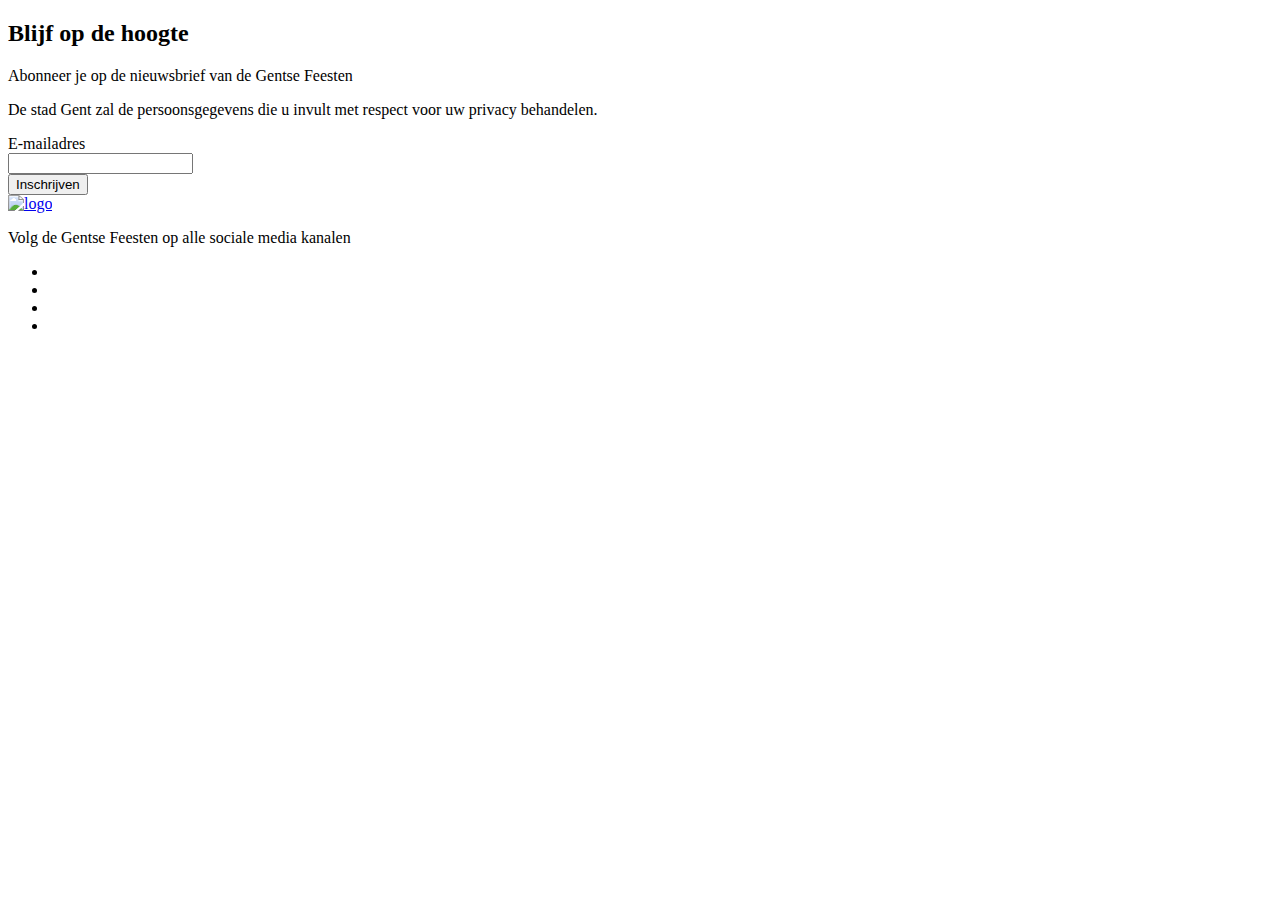
==== news.html @ 21316caa "added js" ====
<!DOCTYPE html>
<html lang="en">
<head>
    <meta charset="UTF-8">
    <meta http-equiv="X-UA-Compatible" content="IE=edge">
    <meta name="viewport" content="width=device-width, initial-scale=1.0">
    <title>Document</title>
    <base href="../">
    <link rel="stylesheet" href="app/static/css/main.css">

    <link rel="preconnect" href="https://fonts.googleapis.com">
<link rel="preconnect" href="https://fonts.gstatic.com" crossorigin>
<link href="https://fonts.googleapis.com/css2?family=Roboto:wght@100&display=swap" rel="stylesheet">
</head>
<body>
    <header></header>
    <main>

        <section class="container_Cards_News lay_out"></section>
        <section class="newsLetter lay_out ">
            <div class="newsletterText">
                <h2>Blijf op de hoogte</h2>
                <p>
                    Abonneer je op de nieuwsbrief van de Gentse Feesten
                </p>
                <p>
                    De stad Gent zal de persoonsgegevens die u invult met respect voor uw privacy behandelen.
                </p>
            </div>

            <div class="formEmail">
                <form>
                    <label for="Email">E-mailadres</label><br>
                    <input type="email" name="email" id="email" required><br>
                    <input type="button" value="Inschrijven">
                </form>

            </div>
        </section>
    </main>
    <footer>
        <div class="footer">
            <div class="logoFooter">
                <a href="index.html"><img src="app/static/img/Gentse-feesten-adapted-logo-with-date (1).svg" alt="logo"></a>
            </div>

            <div class="socialsContainer">
                <p>Volg de Gentse Feesten op alle sociale media kanalen</p>
                <div class="socialsFooter">
                    <ul>
                        <li class="socialCards twitter"><a href="https://www.twitter.com/GFGent"></a></li>
                        <li class="socialCards facebook"><a href="https://www.facebook.com/gentsefeesten"></a></li>
                        <li class="socialCards flickr"><a href="https://www.flickr.com/photos/stadgent"></a></li>
                        <li class="socialCards youtube"><a
                                href="https://www.youtube.com/channel/UCUn5Z0JK-sEbql4cVNdaH-Q"></a></li>
                    </ul>
                </div>
            </div>
        </div>

        <script src="app/static/js/main.js"></script>
        
    </footer>
    
</body>
</html>
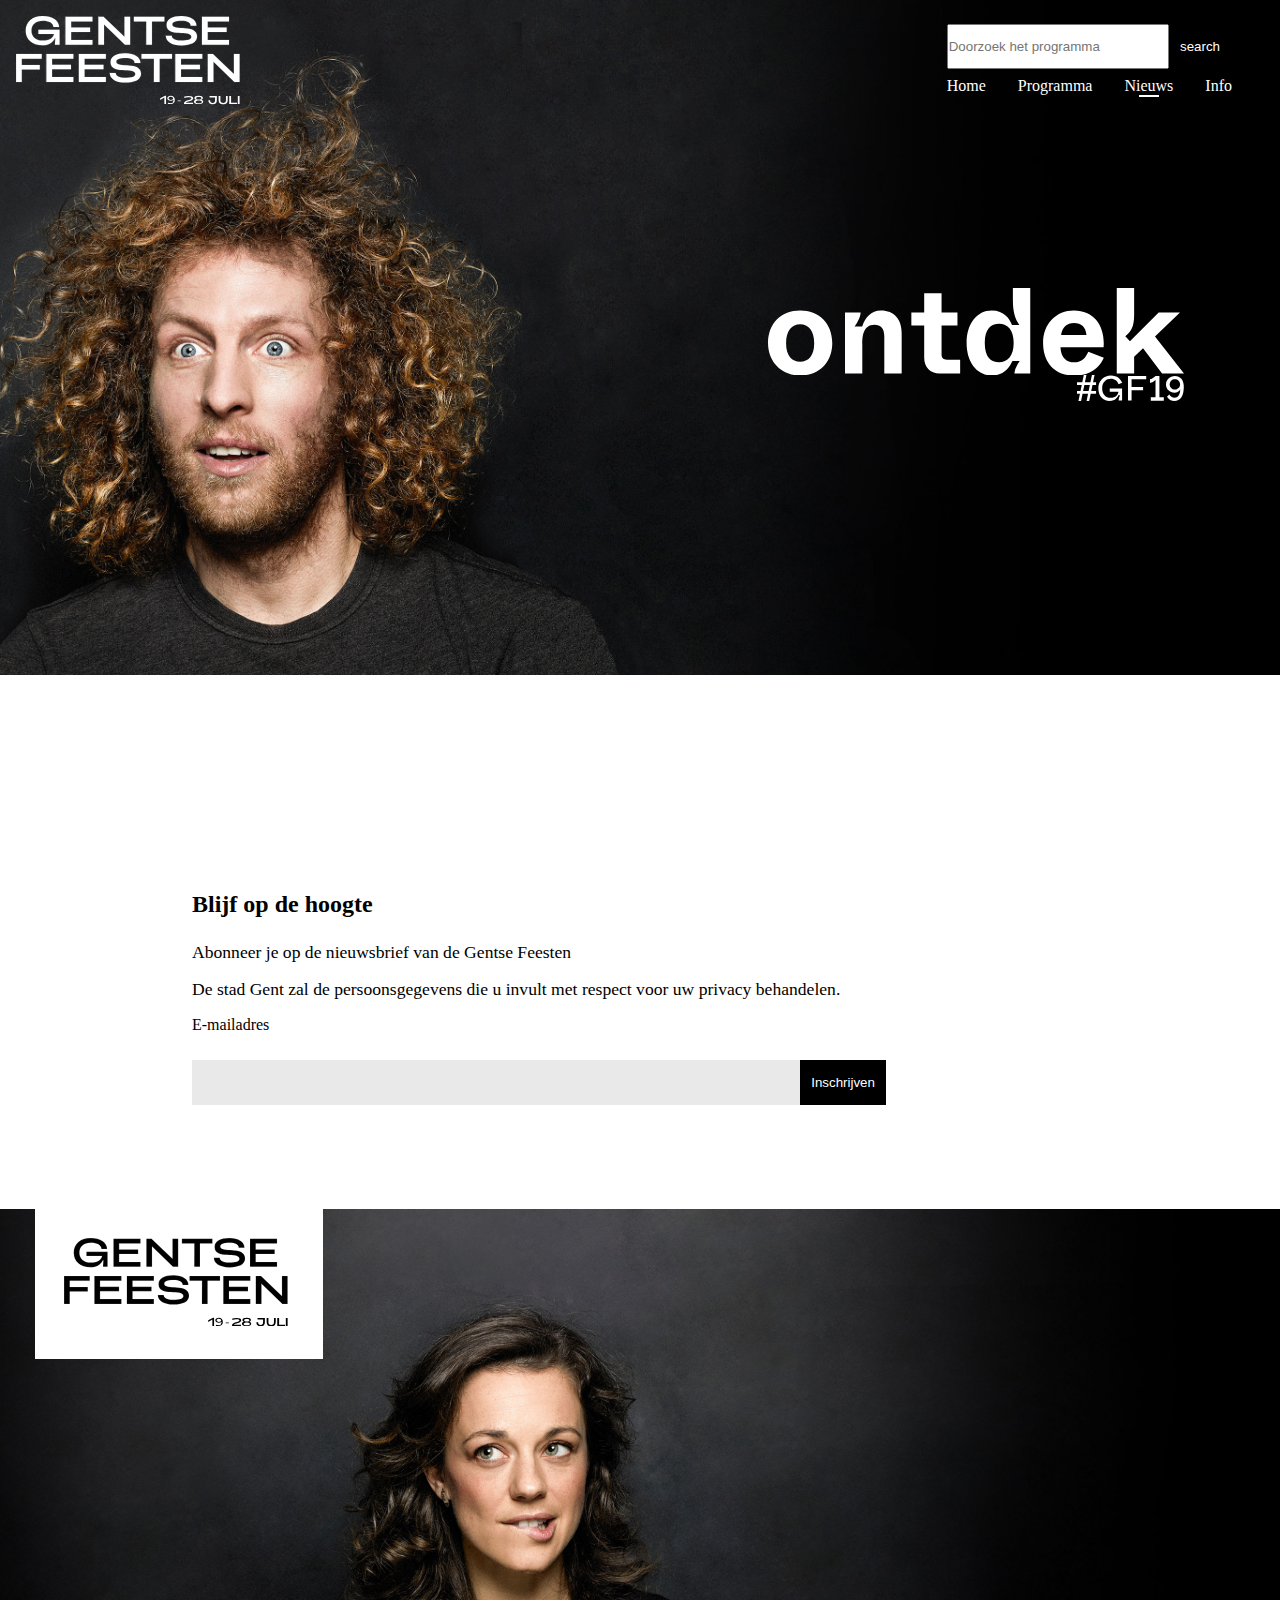
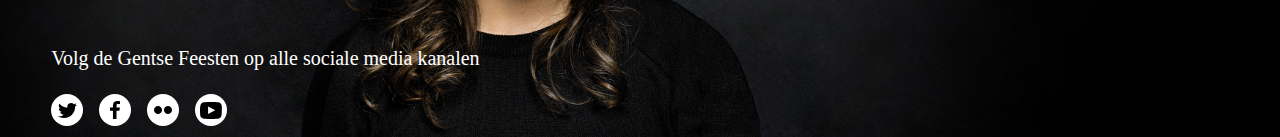
==== commit b8959de2: "fix last bugs" ====
--- a/news.html
+++ b/news.html
@@ -4,16 +4,152 @@
     <meta charset="UTF-8">
     <meta http-equiv="X-UA-Compatible" content="IE=edge">
     <meta name="viewport" content="width=device-width, initial-scale=1.0">
-    <title>Document</title>
+    <title>Nieuws | Gentse Feesten</title>
     <base href="../">
-    <link rel="stylesheet" href="app/static/css/main.css">
-
-    <link rel="preconnect" href="https://fonts.googleapis.com">
-<link rel="preconnect" href="https://fonts.gstatic.com" crossorigin>
-<link href="https://fonts.googleapis.com/css2?family=Roboto:wght@100&display=swap" rel="stylesheet">
+    
+    <link rel="stylesheet" href="static/css/main.css">
+    <link rel="stylesheet" href="static/css/programma.css">
+
+    <link rel="apple-touch-icon" sizes="180x180" href="static/img/favicons/apple-touch-icon.png">
+    <link rel="icon" type="image/png" sizes="32x32" href="static/img/favicons/favicon-32x32.png">
+    <link rel="icon" type="image/png" sizes="16x16" href="static/img/favicons/favicon-16x16.png">
+    <link rel="manifest" href="static/img/favicons/site.webmanifest">
+
 </head>
+
 <body>
-    <header></header>
+    <header>
+
+        <div class="headerImage headerImg">
+            <div class="logoNav"><a href="index.html">
+                <svg xmlns="http://www.w3.org/2000/svg" viewBox="0 0 414 164"><g fill="#FFF" fill-rule="nonzero"><g stroke="#FFF" stroke-linecap="round" stroke-linejoin="round" stroke-width=".26"><path d="M49.18.13c18 0 30 8.06 30.54 20.11H69.18c-.59-7.1-7.91-11.31-19.82-11.31-12.5 0-20.85 7-20.85 18.26 0 11.26 8.23 18.19 20.67 18.19 11.24 0 19.82-4.59 21.08-12.28H41.41v-7.69h39.12v27.66h-8.58l.74-12h-.67c-4.73 9.69-13.68 13.16-23.07 13.16-18.63 0-31-10.8-31-27.06C17.95 10.91 30.38.13 49.18.13zM91.45 1.31h49.91v8.8h-39.41v11.31H137v8.13h-35.05v14.64h39.41v8.87H91.45zM152.23 1.31h9.54l38.75 37.27V1.31h10.5v51.76h-9.61L162.74 15.8v37.27h-10.5V1.31zM240.81 10.11h-22.92v-8.8h56.42v8.8h-23v42.96h-10.5zM276.97 36.43h10.94c-.07 5.4 6.51 9 17.3 9 12.2 0 18.93-2.22 18.93-7.1 0-14-45.77 2.22-45.77-21.81 0-10.57 11.17-16.34 27.21-16.34 16.86 0 28 7.1 28 17.82h-10.69c0-5.47-6.51-9-17-9-10.72 0-16.86 2.22-16.86 6.66 0 13 45.7-2.07 45.7 22.26 0 10.8-11.46 16.42-29.06 16.42-17.6 0-28.85-7.33-28.7-17.91zM343.88 1.31h49.91v8.8h-39.41v11.31h35.05v8.13h-35.05v14.64h39.41v8.87h-49.91zM.13 70.11H47.6v8.8H10.63v11.68h33.35v8.13H10.63v23.15H.13zM56.18 70.11h49.91v8.8H66.68v11.31h35.05v8.13H66.68v14.64h39.41v8.87H56.18zM116.22 70.11h49.91v8.8h-39.41v11.31h35.05v8.13h-35.05v14.64h39.41v8.87h-49.91zM173.38 105.24h10.94c-.07 5.4 6.51 9 17.3 9 12.2 0 18.93-2.22 18.93-7.1 0-14-45.77 2.22-45.77-21.81 0-10.57 11.17-16.34 27.21-16.34 16.86 0 27.95 7.1 28 17.82H219.3c0-5.47-6.51-9-17-9-10.72 0-16.86 2.22-16.86 6.66 0 13 45.7-2.07 45.7 22.26 0 10.8-11.46 16.42-29.06 16.42-17.6 0-28.85-7.34-28.7-17.91zM254.94 78.91h-22.92v-8.8h56.42v8.8h-23v42.96h-10.5zM294.49 70.11h49.91v8.8h-39.41v11.31h35.05v8.13h-35.05v14.64h39.41v8.87h-49.91zM354.53 70.11h9.54l38.75 37.27V70.11h10.5v51.76h-9.61l-38.68-37.26v37.27h-10.5z"/></g><path d="M274.24 150.48l-7.68 4.75v-3.06l9-4.58h1.82v15.28h-3.1zM293.61 155.06c0 4.76-3.47 7.81-8.77 7.81a11 11 0 01-4.39-.85l.91-1.69a7.42 7.42 0 003.48.67 5.73 5.73 0 006.37-4.89 5.61 5.61 0 000-.71v-.68a6.81 6.81 0 01-5.3 2c-3.65 0-6.21-1.87-6.21-4.59 0-2.72 2.74-4.75 6.4-4.75 4.77.19 7.51 2.93 7.51 7.68zm-3.11-2.89c0-1.36-1.64-2.88-4.38-2.88-2.38 0-4 1.19-4 2.88s1.64 2.89 4.2 2.89c2.56 0 4.18-1.19 4.18-2.89zM304.58 156.42v1.36h-5.67v-1.36zM310.61 161.17c.18-5.6 13.7-5.6 13.7-8.66 0-1.7-1.64-2.37-5.66-2.37a19.14 19.14 0 00-7.5 1.35v-2.54a23.82 23.82 0 018-1.19c5.48 0 8.4 1.19 8.4 4.24 0 5.95-12.24 5.27-13.7 8.33h13.34v2.54h-16.58v-1.7zM346.06 158.46c0 2.71-3.29 4.41-8.59 4.41s-8.59-1.7-8.59-4.41c0-1.7 1.28-2.89 3.84-3.57-2-.68-2.92-1.7-2.92-3.23 0-2.54 3.1-4.07 7.86-4.07s7.85 1.53 7.85 4.07c0 1.53-1.09 2.55-3.1 3.23 2.19.68 3.65 1.87 3.65 3.57zm-2.56.34c0-1.7-2.19-2.72-5.66-2.72s-5.67 1-5.67 2.72c0 1.72 2 2.71 5.67 2.71s5.66-1.02 5.66-2.71zm-10.6-6.8c0 1.53 1.83 2.38 4.94 2.38 3.11 0 4.93-.85 4.93-2.38 0-1.53-2-2.37-4.93-2.37-2.93 0-4.94.85-4.94 2.37zM355.57 155.74h3.29c0 3.57 1.46 4.92 4.57 4.92 3.11 0 4.56-1.52 4.56-4.92v-5.09h-10.23v-2.72h13.52v7.64c0 5.6-3.1 7.47-7.85 7.47s-7.86-1.87-7.86-7.3zM374.57 154.89v-7h3.29v7.68c0 3.4 1.65 5.09 5.12 5.09s5.12-1.69 5.12-5.09v-7.64h3.29v7c0 6.28-3.11 8.32-8.41 8.32-5.3 0-8.41-1.91-8.41-8.36zM394.31 147.93h3.29v12.4h11v2.54h-14.42v-14.94zM410.03 147.93h3.29v14.94h-3.29z"/></g></svg>
+            </a></div>
+
+            <div class="navBigScreen">
+                <div class="search">
+                    <form>
+                        <label for="search">
+                            <input type="text" placeholder="Doorzoek het programma" name="search" id="search">
+                            <input type="button" value="search">
+
+                        </label>
+                    </form>
+                    
+                </div>
+                <ul>
+                    <li><a href="index.html">Home</a></li>
+                    <li><a href="evenementen/dag.html?day=19">Programma</a></li>
+                    <li class="active"><a href="news.html">Nieuws</a></li>
+                    <li><a href="index.html">Info</a></li>
+                </ul>
+
+            </div>
+
+            <button class="nav-toggle">
+                <svg xmlns="http://www.w3.org/2000/svg" viewBox="0 0 210 180">
+                    <g fill="#fff" fill-rule="nonzero">
+                        <path
+                            d="M195.282 75H61.718C53.593 75 47 81.72 47 90c0 8.28 6.595 15 14.718 15h133.564C203.407 105 210 98.28 210 90c0-8.28-6.593-15-14.718-15zM194.273 150H14.727C6.597 150 0 156.72 0 165c0 8.28 6.598 15 14.727 15h179.546c8.13 0 14.727-6.72 14.727-15 .001-8.28-6.597-15-14.727-15zM194.273 0H14.727C6.597 0 0 6.72 0 15c0 8.28 6.598 15 14.727 15h179.546C202.403 30 209 23.28 209 15c.001-8.28-6.597-15-14.727-15z" />
+                    </g>
+                </svg>
+
+            </button>
+        </div>
+
+        <ul class="nav">
+            <li><a href="index.html">home</a></li>
+            <li><a href="evenementen/search.html">Zoeken</a></li>
+            <li><a href="evenementen/dag.html?day=19"> Programma</a>
+                <button class="open">
+                    <svg version="1.1" xmlns="http://www.w3.org/2000/svg" width="32" height="32" viewBox="0 0 32 32">
+                        <title>chevron-down</title>
+                        <path
+                            d="M15.7 21.82l-8.26-8.26c-0.294-0.275-0.477-0.665-0.477-1.097 0-0.828 0.672-1.5 1.5-1.5 0.433 0 0.823 0.183 1.097 0.477l0.001 0.001 6.14 6.138 6.14-6.139c0.273-0.283 0.656-0.458 1.079-0.458 0.828 0 1.5 0.672 1.5 1.5 0 0.423-0.175 0.806-0.457 1.079l-8.26 8.26z">
+                        </path>
+                    </svg>
+                </button>
+                <ul class="daysNav">
+                    <li><a href="evenementen/dag.html?day=19">Vrijdag 19 juli</a></li>
+                    <li><a href="evenementen/dag.html?day=20">Zaterdag 20 juli</a></li>
+                    <li><a href="evenementen/dag.html?day=21">Zondag 21 juli</a></li>
+                    <li><a href="evenementen/dag.html?day=22">Maandag 22 juli</a></li>
+                    <li><a href="evenementen/dag.html?day=23">Dinsdag 23 juli</a></li>
+                    <li><a href="evenementen/dag.html?day=24">Woensdag 24 juli</a></li>
+                    <li><a href="evenementen/dag.html?day=25">Donderdag 25 juli</a></li>
+                    <li><a href="evenementen/dag.html?day=26">Vrijdag 26 juli</a></li>
+                    <li><a href="evenementen/dag.html?day=27">Zaterdag 27 juli</a></li>
+                    <li><a href="evenementen/dag.html?day=28">Zondag 28 juli</a></li>
+                </ul>
+            </li>
+            <li><a href="news.html">Nieuws</a></li>
+            <li><a href="index.html">Info</a></li>
+            <button class="close">
+                <svg version="1.1" xmlns="http://www.w3.org/2000/svg" width="32" height="32" viewBox="0 0 32 32">
+                    <title>cross</title>
+                    <path
+                        d="M18.121 16l6.44-6.439c0.272-0.272 0.439-0.647 0.439-1.061 0-0.829-0.672-1.5-1.5-1.5-0.414 0-0.789 0.168-1.061 0.439l-6.439 6.44-6.44-6.44c-0.267-0.246-0.624-0.397-1.017-0.397-0.829 0-1.501 0.672-1.501 1.501 0 0.393 0.151 0.751 0.399 1.019l-0.001-0.001 6.44 6.439-6.44 6.439c-0.261 0.27-0.422 0.637-0.422 1.043 0 0.828 0.672 1.5 1.5 1.5 0.405 0 0.772-0.16 1.042-0.421l-0 0 6.44-6.44 6.44 6.44c0.292 0.293 0.676 0.439 1.060 0.439s0.767-0.146 1.060-0.439c0.272-0.271 0.44-0.647 0.44-1.061s-0.168-0.79-0.44-1.061l-6.439-6.439z">
+                    </path>
+                </svg>
+            </button>
+        </ul>
+        </nav>
+
+        <!-- <div class="logo_gent"></div> -->
+        <div class="headerBottomNews">
+            <div class="ontdek">
+                <svg version="1.1" id="Layer_1" xmlns="http://www.w3.org/2000/svg"
+                    xmlns:xlink="http://www.w3.org/1999/xlink" x="0px" y="0px" viewBox="0 0 476.5 100.2"
+                    style="enable-background:new 0 0 476.5 100.2;" xml:space="preserve">
+                    <g id="Laag_2">
+                        <g id="Laag_1-2">
+                            <path class="st0"
+                                d="M0,63c0-22.4,15.4-37.1,36.8-37.1S73.6,40.6,73.6,63c0,22.8-15.4,37.2-36.8,37.2S0,84.6,0,63z M52.9,63.3
+                                c0-14.4-6.6-21.7-16.1-21.7s-16.1,7.3-16.1,21.7s6.6,21.1,16.1,21.1S52.9,77.7,52.9,63.3z"></path>
+                            <path class="st0" d="M88.2,28h17.9c-0.1,4.6-3.1,10.6-6.9,16.1h8.7c3.2-9.9,10.2-18.2,21.4-18.2c15.4,0,23.8,10.2,23.8,25.8V98
+                                h-19.9V55.4c0-9.2-4.3-13.2-11.2-13.2c-13.9,0-14,15.1-14,22.5V98H88.2V28z"></path>
+                            <path class="st0" d="M178.9,79.7V43.1h-14.7V28h14.7V6h19.9v22H217v15.1h-18.2V76c0,4.2,1.8,6.2,6.2,6.2h15.1V98h-23.4
+                                C185.4,98,178.9,90.6,178.9,79.7z"></path>
+                            <path class="st0"
+                                d="M227.5,63c0-22.1,11.8-37.1,28.8-37.1c14.4,0,20.2,9.4,23.2,16.5h8.4c-3.5-5.5-7.4-12-7.4-28.7V0h19.9v98
+                                h-18.1c0-4.9,3.2-10.2,6-14.3H280c-3.5,7-8.8,16.5-23.7,16.5C239.3,100.2,227.5,85.1,227.5,63z M281.4,63
+                                c0-14.8-6.7-22.1-16.7-22.1c-9.2,0-16.4,5.7-16.4,22.1s7.1,22.1,16.4,22.1C274.5,85.1,281.4,77.8,281.4,63z">
+                            </path>
+                            <path class="st0" d="M315.1,62.9c0-22,15.1-37,35.4-37c23.5,0,35.8,18.5,33.9,41.9H335c0.6,12.3,7.1,17.4,15.7,17.4
+                                c9,0,13.3-5.6,16.2-12.2l17.8,6.9c-3.9,9-12.7,20.4-34,20.4C329.1,100.2,315.1,85.8,315.1,62.9z M364.8,53.8
+                                c-0.8-8.7-5.8-13.6-14.3-13.6c-8,0-13.4,4.8-14.8,13.6H364.8z"></path>
+                            <path class="st0" d="M429.6,69l-10.2,9.8V98h-19.9V0h19.9v30.9c0,14-3.8,19.2-10.1,24.4l5.3,5.7l32.9-33h24.4l-28.6,27.7L476.5,98
+                                h-25.1L429.6,69z"></path>
+                        </g>
+                    </g>
+                </svg>
+
+                <svg class="gfSvgDag" width="107px" height="26px" viewBox="0 0 107 26" version="1.1"
+                    xmlns="http://www.w3.org/2000/svg" xmlns:xlink="http://www.w3.org/1999/xlink">
+                    <!-- Generator: Sketch 51.3 (57544) - http://www.bohemiancoding.com/sketch -->
+                    <title>gf-19</title>
+                    <desc>Created with Sketch.</desc>
+                    <defs></defs>
+                    <g id="Page-1" stroke="none" stroke-width="1" fill-rule="evenodd">
+                        <g id="gf-19">
+                            <path
+                                d="M1.43231,25.9355 L2.9512,18.6476 L0,18.6476 L0,16.099 L3.47443,16.099 L4.76746,9.88808 L0,9.88808 L0,7.33953 L5.2907,7.33953 L6.80959,0 L9.42953,0 L7.91064,7.33953 L13.4103,7.33953 L14.9291,0 L17.566,0 L16.0471,7.33953 L19.068,7.33953 L19.068,9.88808 L15.5239,9.88808 L14.2139,16.099 L19.068,16.099 L19.068,18.6476 L13.6888,18.6476 L12.1699,25.9355 L9.55187,25.9355 L11.0538,18.6476 L5.56926,18.6476 L4.05037,25.9355 L1.43231,25.9355 Z M6.09437,16.099 L11.5771,16.099 L12.887,9.88808 L7.38552,9.88808 L6.09437,16.099 Z"
+                                id="Shape" fill-rule="nonzero"></path>
+                            <path
+                                d="M21.3457,13.2455 C21.3457,5.71235 27.0317,0.491699 33.8977,0.491699 C40.2631,0.491699 43.8749,4.13565 45.1623,7.84967 L41.5147,9.28622 C40.2989,6.06273 38.0459,3.75023 33.8262,3.75023 C29.4276,3.75023 25.1721,6.97372 25.1721,13.2105 C25.1721,19.3071 28.6766,22.8109 33.6831,22.8109 C38.5108,22.8109 41.1929,19.5874 41.4074,16.6442 L32.7534,16.6442 L32.7534,13.4207 L45.0908,13.4207 L45.0908,25.5088 L41.622,25.5088 C41.622,23.6167 42.3372,21.6546 43.0167,20.2881 L41.3359,20.2881 C40.6565,22.1101 38.5108,25.9993 32.6461,25.9993 C26.0304,26.0012 21.3457,21.094 21.3457,13.2455 Z"
+                                id="Shape" fill-rule="nonzero"></path>
+                            <polygon id="Shape" fill-rule="nonzero"
+                                points="50.9912 0.980957 69.1934 0.980957 69.1934 4.20445 54.5673 4.20445 54.5673 11.9829 66.0822 11.9829 66.0822 15.1713 54.5673 15.1713 54.5673 25.5075 50.9912 25.5075">
+                            </polygon>
+                            <path
+                                d="M86.7979592,22.2228469 L86.7979592,25.6378418 L73.7933827,25.6378418 L73.7933827,22.2228469 L78.5191837,22.2228469 L78.5191837,4.76842857 C78.33521,5.04438913 78.0305081,5.34909102 77.6050689,5.68254337 C77.1796297,6.01599571 76.702455,6.33794488 76.1735306,6.64840051 C75.6446062,6.95885614 75.0984424,7.21756529 74.535023,7.42453571 C73.9716035,7.63150614 73.4599343,7.7349898 73,7.7349898 L73,4.2165102 C73.6209113,4.2165102 74.2533114,4.04978653 74.8972194,3.71633418 C75.5411274,3.38288184 76.1275348,3.01493994 76.6564592,2.61249745 C77.1853836,2.21005496 77.6223146,1.83636397 77.9672653,1.49141327 C78.312216,1.14646256 78.496187,0.950993427 78.5191837,0.905 L82.4171071,0.905 L82.4171071,22.2228469 L86.7979592,22.2228469 Z M89.0056327,9.45973469 C89.0056327,8.26390559 89.2355963,7.1485817 89.6955306,6.11372959 C90.1554649,5.07887748 90.7821159,4.1820191 91.5755026,3.42312755 C92.3688892,2.664236 93.3059912,2.06633042 94.3868367,1.62939286 C95.4676823,1.1924553 96.6289989,0.973989796 97.8708214,0.973989796 C99.2276275,0.973989796 100.457933,1.22120076 101.561776,1.7156301 C102.665618,2.21005944 103.60272,2.92294687 104.37311,3.85431378 C105.1435,4.78568068 105.741405,5.91825183 106.166844,7.25206122 C106.592284,8.58587061 106.805,10.1036309 106.805,11.8053878 C106.805,14.1510525 106.586534,16.2034784 106.149597,17.962727 C105.712659,19.7219756 105.086008,21.1994923 104.269625,22.3953214 C103.453242,23.5911505 102.470147,24.4880089 101.320311,25.0859235 C100.170476,25.683838 98.8941771,25.9827908 97.4913776,25.9827908 C95.9046043,25.9827908 94.4615822,25.620598 93.1622679,24.8962015 C91.8629535,24.1718051 90.8108697,23.1542157 90.0059847,21.8434031 L92.2481531,19.49775 C92.7770775,20.463612 93.5129613,21.2282412 94.4558265,21.7916607 C95.3986918,22.3550802 96.4220302,22.6367857 97.5258724,22.6367857 C99.250626,22.6367857 100.630408,21.9124001 101.66526,20.4636071 C102.700112,19.0148142 103.229029,16.9681374 103.252026,14.3235153 C102.769095,15.3583674 102.015963,16.1747385 100.99261,16.7726531 C99.9692559,17.3705676 98.8021902,17.6695204 97.4913776,17.6695204 C96.2955484,17.6695204 95.1802246,17.456804 94.1453724,17.0313648 C93.1105203,16.6059256 92.213662,16.0252673 91.4547704,15.2893724 C90.6958789,14.5534776 90.0979733,13.6853647 89.6610357,12.6850077 C89.2240982,11.6846506 89.0056327,10.6095704 89.0056327,9.45973469 Z M97.8363265,4.18201531 C97.1234284,4.18201531 96.4565337,4.31999352 95.8356224,4.59595408 C95.2147112,4.87191465 94.6685474,5.25135473 94.1971148,5.73428571 C93.7256822,6.2172167 93.3519912,6.77487864 93.0760306,7.40728827 C92.80007,8.03969789 92.6620918,8.71234167 92.6620918,9.4252398 C92.6620918,10.1381379 92.80007,10.8050326 93.0760306,11.4259439 C93.3519912,12.0468551 93.7256822,12.5930189 94.1971148,13.0644515 C94.6685474,13.5358842 95.2204603,13.9095752 95.8528699,14.1855357 C96.4852795,14.4614963 97.1579233,14.5994745 97.8708214,14.5994745 C98.5837196,14.5994745 99.2563633,14.4614963 99.888773,14.1855357 C100.521183,13.9095752 101.073095,13.5416333 101.544528,13.081699 C102.015961,12.6217647 102.389652,12.075601 102.665612,11.4431913 C102.941573,10.8107817 103.079551,10.1496361 103.079551,9.45973469 C103.079551,8.74683657 102.941573,8.0684437 102.665612,7.42453571 C102.389652,6.78062773 102.010212,6.2172167 101.527281,5.73428571 C101.04435,5.25135473 100.486688,4.87191465 99.8542781,4.59595408 C99.2218684,4.31999352 98.5492247,4.18201531 97.8363265,4.18201531 Z"
+                                id="19-copy"></path>
+                        </g>
+                    </g>
+                </svg>
+            </div>
+        </div>
+        
+    </header>
     <main>
 
         <section class="container_Cards_News lay_out"></section>
@@ -31,8 +167,10 @@
             <div class="formEmail">
                 <form>
                     <label for="Email">E-mailadres</label><br>
-                    <input type="email" name="email" id="email" required><br>
-                    <input type="button" value="Inschrijven">
+                    <div class="email">
+                        <input type="email" name="email" id="email" required><br>
+                        <input type="button" value="Inschrijven">
+                    </div>
                 </form>
 
             </div>
@@ -40,27 +178,30 @@
     </main>
     <footer>
         <div class="footer">
-            <div class="logoFooter">
-                <a href="index.html"><img src="app/static/img/Gentse-feesten-adapted-logo-with-date (1).svg" alt="logo"></a>
-            </div>
-
-            <div class="socialsContainer">
-                <p>Volg de Gentse Feesten op alle sociale media kanalen</p>
-                <div class="socialsFooter">
-                    <ul>
-                        <li class="socialCards twitter"><a href="https://www.twitter.com/GFGent"></a></li>
-                        <li class="socialCards facebook"><a href="https://www.facebook.com/gentsefeesten"></a></li>
-                        <li class="socialCards flickr"><a href="https://www.flickr.com/photos/stadgent"></a></li>
-                        <li class="socialCards youtube"><a
-                                href="https://www.youtube.com/channel/UCUn5Z0JK-sEbql4cVNdaH-Q"></a></li>
-                    </ul>
+            <div class="content">
+                <div class="logoFooter">
+                    <a href="index.html"><svg xmlns="http://www.w3.org/2000/svg" viewBox="0 0 414 164"><g fill="#000" fill-rule="nonzero"><g stroke="#FFF" stroke-linecap="round" stroke-linejoin="round" stroke-width=".26"><path d="M49.18.13c18 0 30 8.06 30.54 20.11H69.18c-.59-7.1-7.91-11.31-19.82-11.31-12.5 0-20.85 7-20.85 18.26 0 11.26 8.23 18.19 20.67 18.19 11.24 0 19.82-4.59 21.08-12.28H41.41v-7.69h39.12v27.66h-8.58l.74-12h-.67c-4.73 9.69-13.68 13.16-23.07 13.16-18.63 0-31-10.8-31-27.06C17.95 10.91 30.38.13 49.18.13zM91.45 1.31h49.91v8.8h-39.41v11.31H137v8.13h-35.05v14.64h39.41v8.87H91.45zM152.23 1.31h9.54l38.75 37.27V1.31h10.5v51.76h-9.61L162.74 15.8v37.27h-10.5V1.31zM240.81 10.11h-22.92v-8.8h56.42v8.8h-23v42.96h-10.5zM276.97 36.43h10.94c-.07 5.4 6.51 9 17.3 9 12.2 0 18.93-2.22 18.93-7.1 0-14-45.77 2.22-45.77-21.81 0-10.57 11.17-16.34 27.21-16.34 16.86 0 28 7.1 28 17.82h-10.69c0-5.47-6.51-9-17-9-10.72 0-16.86 2.22-16.86 6.66 0 13 45.7-2.07 45.7 22.26 0 10.8-11.46 16.42-29.06 16.42-17.6 0-28.85-7.33-28.7-17.91zM343.88 1.31h49.91v8.8h-39.41v11.31h35.05v8.13h-35.05v14.64h39.41v8.87h-49.91zM.13 70.11H47.6v8.8H10.63v11.68h33.35v8.13H10.63v23.15H.13zM56.18 70.11h49.91v8.8H66.68v11.31h35.05v8.13H66.68v14.64h39.41v8.87H56.18zM116.22 70.11h49.91v8.8h-39.41v11.31h35.05v8.13h-35.05v14.64h39.41v8.87h-49.91zM173.38 105.24h10.94c-.07 5.4 6.51 9 17.3 9 12.2 0 18.93-2.22 18.93-7.1 0-14-45.77 2.22-45.77-21.81 0-10.57 11.17-16.34 27.21-16.34 16.86 0 27.95 7.1 28 17.82H219.3c0-5.47-6.51-9-17-9-10.72 0-16.86 2.22-16.86 6.66 0 13 45.7-2.07 45.7 22.26 0 10.8-11.46 16.42-29.06 16.42-17.6 0-28.85-7.34-28.7-17.91zM254.94 78.91h-22.92v-8.8h56.42v8.8h-23v42.96h-10.5zM294.49 70.11h49.91v8.8h-39.41v11.31h35.05v8.13h-35.05v14.64h39.41v8.87h-49.91zM354.53 70.11h9.54l38.75 37.27V70.11h10.5v51.76h-9.61l-38.68-37.26v37.27h-10.5z"/></g><path d="M274.24 150.48l-7.68 4.75v-3.06l9-4.58h1.82v15.28h-3.1zM293.61 155.06c0 4.76-3.47 7.81-8.77 7.81a11 11 0 01-4.39-.85l.91-1.69a7.42 7.42 0 003.48.67 5.73 5.73 0 006.37-4.89 5.61 5.61 0 000-.71v-.68a6.81 6.81 0 01-5.3 2c-3.65 0-6.21-1.87-6.21-4.59 0-2.72 2.74-4.75 6.4-4.75 4.77.19 7.51 2.93 7.51 7.68zm-3.11-2.89c0-1.36-1.64-2.88-4.38-2.88-2.38 0-4 1.19-4 2.88s1.64 2.89 4.2 2.89c2.56 0 4.18-1.19 4.18-2.89zM304.58 156.42v1.36h-5.67v-1.36zM310.61 161.17c.18-5.6 13.7-5.6 13.7-8.66 0-1.7-1.64-2.37-5.66-2.37a19.14 19.14 0 00-7.5 1.35v-2.54a23.82 23.82 0 018-1.19c5.48 0 8.4 1.19 8.4 4.24 0 5.95-12.24 5.27-13.7 8.33h13.34v2.54h-16.58v-1.7zM346.06 158.46c0 2.71-3.29 4.41-8.59 4.41s-8.59-1.7-8.59-4.41c0-1.7 1.28-2.89 3.84-3.57-2-.68-2.92-1.7-2.92-3.23 0-2.54 3.1-4.07 7.86-4.07s7.85 1.53 7.85 4.07c0 1.53-1.09 2.55-3.1 3.23 2.19.68 3.65 1.87 3.65 3.57zm-2.56.34c0-1.7-2.19-2.72-5.66-2.72s-5.67 1-5.67 2.72c0 1.72 2 2.71 5.67 2.71s5.66-1.02 5.66-2.71zm-10.6-6.8c0 1.53 1.83 2.38 4.94 2.38 3.11 0 4.93-.85 4.93-2.38 0-1.53-2-2.37-4.93-2.37-2.93 0-4.94.85-4.94 2.37zM355.57 155.74h3.29c0 3.57 1.46 4.92 4.57 4.92 3.11 0 4.56-1.52 4.56-4.92v-5.09h-10.23v-2.72h13.52v7.64c0 5.6-3.1 7.47-7.85 7.47s-7.86-1.87-7.86-7.3zM374.57 154.89v-7h3.29v7.68c0 3.4 1.65 5.09 5.12 5.09s5.12-1.69 5.12-5.09v-7.64h3.29v7c0 6.28-3.11 8.32-8.41 8.32-5.3 0-8.41-1.91-8.41-8.36zM394.31 147.93h3.29v12.4h11v2.54h-14.42v-14.94zM410.03 147.93h3.29v14.94h-3.29z"/></g></svg></a>
                 </div>
+                <div class="socialsContainer">
+                    <p>Volg de Gentse Feesten op alle sociale media kanalen</p>
+                    <div class="socialsFooter">
+                        <ul>
+                            <li class="socialCards twitter"><a href="https://www.twitter.com/GFGent"></a></li>
+                            <li class="socialCards facebook"><a href="https://www.facebook.com/gentsefeesten"></a></li>
+                            <li class="socialCards flickr"><a href="https://www.flickr.com/photos/stadgent"></a></li>
+                            <li class="socialCards youtube"><a
+                                    href="https://www.youtube.com/channel/UCUn5Z0JK-sEbql4cVNdaH-Q"></a></li>
+                        </ul>
+                    </div>
+                </div>
             </div>
         </div>
-
-        <script src="app/static/js/main.js"></script>
-        
     </footer>
+
+    <script src="static/js/home.js"></script>
+    <script src="static/js/news.js"></script>
+
     
 </body>
-</html>+</html>
+
--- a/static/css/main.css
+++ b/static/css/main.css
@@ -0,0 +1,1239 @@
+@font-face {
+    font-family: "raleway";
+    src: url('fonts/raleway-medium-webfont.woff') format('woff'),
+        url('fonts/raleway-medium-webfont.woff2') format('woff2');
+    font-weight: normal;
+    font-style: normal;
+}
+
+
+
+* {
+    margin: 0;
+    padding: 0;
+    box-sizing: border-box;
+}
+
+.lay_out {
+    width: 100%;
+    max-width: 60rem;
+    margin: 0 auto;
+    padding: 1.5rem 2rem;
+}
+
+body {
+    font-family: 'raleway';
+    font-weight: 400;
+}
+
+li {
+    list-style: none;
+}
+
+/* begin header */
+
+header {
+    position: relative;
+
+}
+
+/* 
+@media screen and (min-width: 80rem) {
+    .headerContent {
+        position: relative;
+        max-width: 80rem;
+        margin: 0 auto;
+        padding: 0 1.2rem;
+    }
+} */
+
+
+.headerImg {
+    height: 14vh;
+    position: relative;
+}
+
+.headerImage {
+    background-color: #000;
+}
+
+@media screen and (min-width: 80rem) {
+    .headerImg {
+        height: 75vh;
+        background-size: cover !important;
+        background-position: center !important;
+        background-position: 65% !important;
+    }
+
+}
+
+@media screen and (min-width: 80rem) {
+    .nav-toggle {
+        display: none;
+    }
+
+}
+
+.nav-toggle svg {
+    width: 2rem;
+    position: absolute;
+    right: 2rem;
+    top: 2rem;
+}
+
+.navBigScreen {
+    position: absolute;
+    right: 1rem;
+    top: 1rem;
+    display: none;
+}
+
+
+@media screen and (min-width: 80rem) {
+    .navBigScreen {
+        display: block;
+    }
+}
+
+.navBigScreen ul {
+    display: flex;
+    gap: 2rem;
+    justify-content: flex-end;
+    margin-right: 2rem;
+}
+
+.navBigScreen a {
+    color: #fff;
+    text-decoration: none;
+}
+
+
+.active::after {
+    display: block;
+    content: '';
+    margin: 0 auto;
+    height: 2px;
+    background: #fff;
+    width: 20px;
+
+}
+
+
+.navBigScreen li:hover::after {
+    display: block;
+    content: '';
+    margin: 0 auto;
+    height: 2px;
+    background: #fff;
+    width: 20px;
+
+}
+
+.close {
+    background-color: #000;
+    border: none;
+    position: absolute;
+    top: 1rem;
+    right: 3rem;
+}
+
+.close :hover {
+    transform: rotate(220deg)
+}
+
+button svg {
+    fill: #fff;
+}
+
+button.open {
+    border: none;
+    background-color: #000;
+    margin-top: -2rem;
+}
+
+.daysNav {
+    display: none;
+}
+
+.openDaysNav {
+    display: block !important;
+}
+
+.logoNav {
+    width: 9rem;
+    position: absolute;
+    top: 1rem;
+    left: 1rem;
+}
+
+@media screen and (min-width: 64rem) {
+    .logoNav {
+        width: 14rem;
+    }
+}
+
+
+.logo_gent {
+    background: url(../img/icons/selectionofoptimisedicons/gf-19.svg) 40% center no-repeat;
+    height: 5rem;
+}
+
+.ontdek {
+    display: flex;
+    flex-direction: column;
+    margin-top: 1rem;
+}
+
+@media screen and (min-width: 80rem) {
+    .ontdek {
+        align-items: center;
+        flex-direction: row;
+        justify-content: flex-end;
+        margin-right: 1rem;
+    }
+
+}
+
+
+.headerBottom svg {
+    fill: #000;
+    margin-left: 1rem;
+}
+
+svg#Layer_1 {
+    display: block;
+    width: 13rem;
+}
+
+@media screen and (min-width: 80rem) {
+
+    .gfSvg {
+        transform: rotate(270deg);
+
+        margin-right: -2rem;
+    }
+
+}
+
+
+@media screen and (min-width: 80rem) {
+    .headerBottom svg {
+        fill: #fff;
+    }
+}
+
+
+.days li {
+    background-color: #000;
+    color: #fff;
+    padding: 1rem;
+    list-style: none;
+    width: 20%;
+    text-align: center;
+}
+
+.days li:hover {
+    background-color: #fff;
+    color: #000;
+}
+
+
+
+@media screen and (min-width: 48rem) {
+    .days li {
+        width: 10%;
+    }
+
+}
+
+@media screen and (min-width: 80rem) {
+    .days li {
+        width: 20%;
+        background-color: #fff;
+        color: #000;
+    }
+
+}
+
+@media screen and (min-width: 80rem) {
+    .days li:hover {
+        background-color: #000;
+        color: #fff;
+    }
+
+}
+
+.days a {
+    color: inherit;
+    text-decoration: none;
+}
+
+.days {
+    display: flex;
+    flex-wrap: wrap;
+    margin-top: 1rem;
+}
+
+@media screen and (min-width: 80rem) {
+    .days {
+        margin-top: 3rem;
+    }
+}
+
+@media screen and (min-width: 80rem) {
+    .headerBottom {
+        position: absolute;
+        bottom: 6rem;
+        right: 0rem
+    }
+
+}
+
+.day_short {
+    font-weight: 700;
+    font-size: 1.1rem;
+}
+
+
+.day_long {
+    font-size: 0.8rem;
+}
+
+ul.nav {
+    position: absolute;
+    left: -100%;
+    width: 100%;
+    height: 100vh;
+    background-color: #000;
+}
+
+ul.nav.show {
+    left: 0;
+    top: 0;
+    z-index: 1;
+    position: fixed;
+    /* position: sticky; */
+}
+
+ul.nav li {
+
+    padding: 1rem;
+
+    margin-left: 5rem;
+}
+
+ul.nav a {
+    color: #fff;
+    text-decoration: none;
+}
+
+.nav a:hover {
+    border-bottom: 2px solid #fff;
+}
+
+
+
+
+/* end header */
+
+
+
+
+
+/* begin footer */
+
+footer {
+    margin-top: 5rem;
+}
+
+.footer {
+    height: 22rem;
+    background: url(../img/Gentse-feesten-01.jpg) 40% center no-repeat;
+    background-size: cover;
+}
+
+@media screen and (min-width: 75rem) {
+    .footer {
+        height: 33rem;
+    }
+
+}
+
+.content {
+    position: relative;
+    max-width: 80rem;
+    margin: 0 auto;
+    padding: 0 1.2rem;
+}
+
+
+.logoFooter {
+    background-color: #fff;
+    width: 12rem;
+    max-width: 100%;
+    margin: 1rem;
+    padding: 1.8rem;
+}
+
+@media screen and (min-width: 48rem) {
+    .logoFooter {
+        width: 18rem;
+    }
+}
+
+.logoFooter svg {
+    width: 9rem;
+
+}
+
+@media screen and (min-width: 48rem) {
+    .logoFooter svg {
+        width: 14rem;
+    }
+}
+
+
+.socialsContainer {
+    margin-top: 7rem;
+    margin-left: 2rem;
+}
+
+@media screen and (min-width: 75rem) {
+    .socialsContainer {
+        margin-top: 18rem;
+    }
+}
+
+.socialsContainer p {
+    color: #fff;
+    margin-bottom: 1.5rem;
+    font-size: 1.25rem;
+}
+
+.socialsFooter ul {
+    display: flex;
+    justify-content: flex-start;
+
+}
+
+.socialsFooter li {
+    margin-right: 1rem;
+    list-style: none;
+}
+
+
+.socialCards {
+    width: 2rem;
+    height: 2rem;
+    border-radius: 50%;
+}
+
+
+.twitter {
+    background: url(../img/icons/twitter.svg) #fff 10% no-repeat;
+}
+
+.facebook {
+    background: url(../img/icons/facebook.svg) #fff 10% no-repeat;
+
+}
+
+.flickr {
+    background: url(../img/icons/flickr.svg) #fff 10% no-repeat;
+
+}
+
+.youtube {
+    background: url(../img/icons/youtube.svg) #fff 10% no-repeat;
+}
+
+
+/* begin index-pagina */
+
+
+/* cards index-pagina */
+
+.cards {
+    position: relative;
+    margin-bottom: 10rem;
+    padding-left: 1rem;
+}
+
+.cards a {
+    color: #000;
+}
+
+.cards h2 {
+    font-size: 1.2rem;
+    padding-bottom: 1rem;
+    padding-top: 1.3rem;
+    width: 100%;
+}
+
+.cards img {
+    width: 100%;
+    height: 100%;
+}
+
+.cards_activitiesRaster ul {
+    display: flex;
+    flex-wrap: wrap;
+    width: calc(100% + 1rem);
+}
+
+.cards_activitiesRaster li {
+    flex-shrink: 1;
+    flex-basis: 100%;
+}
+
+
+@media screen and (min-width: 50rem) {
+    .cards_activitiesRaster li {
+
+        flex-basis: calc(100%/2 - 1rem);
+        max-width: calc(100%/2 - 1rem);
+    }
+}
+
+@media screen and (min-width: 64rem) {
+    .cards_activitiesRaster li {
+
+        flex-basis: calc(100%/3 - 1rem);
+
+        max-width: calc(100%/3 - 1rem);
+    }
+}
+
+.cards .innerContent {
+    display: flex;
+    flex-direction: column;
+    justify-content: flex-end;
+    align-items: center;
+    position: absolute;
+    left: 2rem;
+    bottom: -7rem;
+}
+
+.cards .innerContent .date {
+    display: flex;
+    gap: 1rem;
+    padding: 1rem;
+    background-color: #000;
+}
+
+.cards .innerContent .date p {
+    color: #fff;
+    font-size: 1.1rem
+}
+
+.cards .innerContent .date h2 {
+    font-size: 1.2rem;
+}
+
+.cardsToggle {
+    background-color: #000;
+    padding: 1rem;
+    margin-bottom: 2rem;
+}
+
+.cardsToggle:hover {
+    background-color: #e9e9e9;
+    transition: all 0.4s ease;
+}
+
+.cardsToggle img {
+    height: 0rem;
+}
+
+.cardsToggle .innerContent {
+    display: flex;
+    gap: 2rem;
+    justify-content: space-between;
+    align-items: center;
+}
+
+.cardsToggle a {
+    color: #fff;
+    text-decoration: none;
+}
+
+.cardsToggle a:hover {
+    color: #000;
+    transition: all 0.4s ease;
+}
+
+.imageIndexHtml {
+
+    margin-top: 8rem;
+}
+
+.imageIndexHtml .imageBig {
+    background: url(../img/48373160327_ee6c7fba94_k.jpg) 40% center no-repeat;
+    height: 25rem;
+}
+
+/* cards news */
+.container_News img {
+    width: 100%;
+}
+
+
+.cards__News {
+    margin-bottom: 2rem;
+}
+
+
+@media (min-width: 64rem) {
+    .cards__News {
+        display: flex;
+    }
+}
+
+.cards__News a {
+    color: #000;
+    text-decoration: none;
+}
+
+.cards__News h3 {
+    font-size: 1.5rem;
+    padding: 1rem 0rem;
+}
+
+.img_news p {
+    position: absolute;
+    bottom: 0rem;
+    left: 0rem;
+    background-color: #fff;
+    padding: 1.2rem;
+    font-weight: 600;
+    font-size: 1.1rem;
+}
+
+@media (min-width: 64rem) {
+    .img_news p {
+        transform: rotate(270deg) translateX(50%);
+        top: 50%;
+        padding: 1rem 2rem;
+        left: -20px;
+        bottom: auto;
+    }
+
+}
+
+
+
+.img_news {
+    position: relative;
+}
+
+.img_news img {
+    width: 100%;
+}
+
+.img_date p {
+    padding-bottom: 2rem;
+}
+
+.text_news {
+    width: 100%;
+}
+
+
+@media (min-width: 64rem) {
+    .text_news {
+        padding-left: 3rem;
+    }
+}
+
+.arrow_right {
+    background: url(../img/icons/arrow-right.svg) no-repeat;
+    width: 22px;
+    height: 20px;
+    background-size: cover;
+    margin-top: 1rem;
+}
+
+.link_News {
+    border: 2px solid #000;
+    text-align: center;
+    font-size: 1.1rem;
+    max-width: 21.25rem;
+    margin-left: 0;
+}
+
+.link_News:hover {
+    background-color: #000;
+    color: #fff;
+    transition: all 0.4s ease;
+}
+
+
+/* newsletter index-pagina */
+
+section.newsLetter {
+    margin-top: 8rem;
+}
+
+.newsletterText h2 {
+    font-size: 1.5rem;
+    padding: 1rem 0rem;
+}
+
+.newsletterText p {
+    font-size: 1.1rem;
+    padding: 0.5rem 0rem;
+}
+
+label {
+    padding: 0.5rem 0rem;
+}
+
+@media screen and (min-width: 36rem) {
+    .email {
+        display: flex;
+        /* margin-top: 1rem; */
+    }
+}
+
+input#email {
+    padding: 0.3rem;
+    background-color: #E9E9E9;
+    border: none;
+    height: 2.8rem;
+    width: 100%;
+    max-width: 38rem;
+}
+
+
+input[type="button"] {
+    background-color: #000;
+    color: #fff;
+    padding: 0.7rem;
+    height: 2.8rem;
+    border: none;
+    margin-top: 1rem;
+}
+
+@media screen and (min-width: 36rem) {
+    input[type="button"] {
+        margin-top: 0rem;
+    }
+}
+
+input[type="button"]:hover {
+    background-color: #fff;
+    color: #000;
+    border: 3px solid #000;
+    transition: all 0.4s ease;
+
+}
+
+
+
+/* search pagina */
+
+
+.search label {
+    display: flex;
+}
+
+input#search {
+    height: 2.8rem;
+    width: 70%;
+    padding: 0rem;
+}
+
+input#valueSearch {
+    height: 2.8rem;
+    width: 50%;
+    max-width: 50rem;
+    padding: 0.5rem;
+}
+
+section.search.lay_out #btnSearch {
+    margin-left: -1rem;
+}
+
+
+.category_links {
+    background: #000;
+    word-break: break-word;
+    font-weight: 700;
+    width: 100%;
+    padding: 1rem;
+    font-size: 1.25rem;
+}
+
+.category_links a {
+    color: #fff;
+    text-decoration: none;
+}
+
+.category_links a:hover {
+    border-bottom: 2px solid #fff;
+
+}
+
+.category_links li {
+    margin-bottom: 1rem;
+}
+
+
+/* detail.html */
+
+.detail_page img {
+    width: 100%;
+    margin-bottom: 1rem;
+    object-fit: contain;
+}
+
+@media (min-width: 48rem) {
+    .detail_page img {
+        width: 48%;
+    }
+}
+
+
+
+.detail_page h1 {
+    font-size: 1.8rem;
+    margin-bottom: 1rem;
+}
+
+@media (min-width: 48rem) {
+    .detail_page h1 {
+        font-size: 2.5rem;
+    }
+}
+
+@media (min-width: 80rem) {
+    .detail_page h1 {
+        font-size: 3rem;
+    }
+}
+
+
+.detail_page h3 {
+    margin-bottom: 1rem;
+    font-size: 1.4rem;
+    font-weight: 700;
+}
+
+@media (min-width: 48rem) {
+    .detail_page h3 {
+        font-size: 1.6rem;
+
+    }
+}
+
+@media (min-width: 80rem) {
+    .detail_page h3 {
+        font-size: 1.8rem;
+
+    }
+}
+
+.detail_page p {
+    font-size: 1.1rem;
+    line-height: 1.75;
+}
+
+@media (min-width: 48rem) {
+    .detailActivity {
+        display: flex;
+        gap: 2rem;
+    }
+}
+
+@media (min-width: 48rem) {
+    .detailContent {
+        width: 52%;
+    }
+}
+
+.detailContent {
+    width: 100%;
+}
+
+.links {
+    display: flex;
+    margin-top: 1.5rem;
+}
+
+.label {
+    width: 40%;
+    flex-shrink: 0;
+    font-weight: bold;
+}
+
+.item {
+    margin-bottom: 0.5rem;
+}
+
+.item a:hover {
+    text-shadow: #e9e9e9;
+}
+
+.item a {
+    color: #000;
+}
+
+.events_organization h2 {
+    margin-bottom: 1rem;
+}
+
+.cards_events li {
+    background: #000;
+    color: #fff;
+    padding: 1.5rem;
+    margin-bottom: 2rem;
+}
+
+.cards_events li:hover {
+    background: #e9e9e9;
+    color: #000;
+    transition: all 0.4s ease;
+}
+
+.cards_events a {
+    color: #fff;
+    text-decoration: none;
+    display: flex;
+    flex-direction: row;
+    gap: 1rem;
+    flex-wrap: wrap;
+    justify-content: space-between;
+}
+
+.cards_events a:hover {
+    color: #000;
+    transition: all 0.4s ease;
+}
+
+.cards_events p {
+    padding-bottom: 0.8rem;
+}
+
+.cards_events h3 {
+    padding-bottom: 0.8rem;
+}
+
+/* detail newsitems */
+
+.newsItem .date p {
+    font-size: 1.25rem;
+}
+
+@media (min-width: 48rem) {
+    .newsItem .date p {
+        font-size: 2.25rem;
+    }
+}
+
+.newsItem h1 {
+    font-size: 1.8rem;
+    margin: 2rem 0 1rem 0;
+}
+
+@media (min-width: 48rem) {
+    .newsItem h1 {
+        font-size: 2.5rem;
+    }
+}
+
+@media (min-width: 80rem) {
+    .newsItem h1 {
+        font-size: 3rem;
+    }
+}
+
+.goToNewsPage a {
+    display: flex;
+    gap: 1rem;
+    color: #000;
+    text-decoration: none;
+}
+
+.goToNewsPage {
+    margin-bottom: 1rem;
+}
+
+.newsItem img {
+    width: 100%;
+    margin-bottom: 2rem;
+}
+
+.newsItem p {
+    font-size: 1.1rem;
+}
+
+
+/* buttons switch raster to list */
+
+.buttons_switch ul {
+    display: flex;
+    gap: 1rem;
+    justify-content: flex-end;
+}
+
+/* .list {
+    background: url(../img/icons/selectionofoptimisedicons/grid\ optimised.svg) 40% center no-repeat;
+    height: 2rem;
+    width: 2rem;
+
+}
+
+.raster {
+    background: url(../img/icons/selectionofoptimisedicons/grid-optimised.svg) 40% center no-repeat;
+    height: 2rem;
+    width: 2rem;
+} */
+
+button.activeButton {
+    background-color: #000 !important;
+    padding: 0.5rem !important;
+    border: 1px solid #000 !important;
+
+}
+
+button.raster {
+    border: 1px solid #000;
+    padding: 0.5rem;
+    background-color: #fff;
+}
+
+button.list {
+    border: 1px solid #000;
+    padding: 0.5rem;
+    background-color: #fff;
+}
+
+button.list:hover {
+    background-color: #000;
+}
+
+button.list svg {
+    fill: #000;
+}
+
+button.list svg:hover {
+    fill: #fff;
+}
+
+
+/* .list {
+    background: url(../img/icons/selectionofoptimisedicons/grid\ optimised.svg) 40% center no-repeat;
+    height: 2rem;
+    width: 2rem;
+} */
+
+.cardsToggle {
+    background-color: #000;
+    padding: 1rem;
+    margin-bottom: 2rem;
+}
+
+.cardsToggle:hover {
+    background-color: #e9e9e9;
+    transition: all 0.4s ease;
+}
+
+.cardsToggle img {
+    height: 0rem;
+}
+
+.cardsToggle .innerContent {
+    display: flex;
+    gap: 2rem;
+    justify-content: space-between;
+    align-items: flex-start;
+    flex-direction: column;
+}
+
+@media (min-width: 48rem) {
+    .cardsToggle .innerContent {
+        display: flex;
+        gap: 2rem;
+        justify-content: space-between;
+        align-items: center;
+        flex-direction: row;
+    }
+}
+
+
+.cardsToggle a {
+    color: #fff;
+    text-decoration: none;
+}
+
+.cardsToggle a:hover {
+    color: #000;
+    transition: all 0.4s ease;
+}
+
+.randomActivity {
+    display: flex;
+    flex-wrap: wrap;
+    width: calc(100% + 1rem);
+}
+
+.randomActivity .cards {
+    flex-shrink: 1;
+    flex-basis: 100%;
+}
+
+@media screen and (min-width: 50rem) {
+    .randomActivity .cards {
+
+        flex-basis: calc(100%/2 - 1rem);
+        max-width: calc(100%/2 - 1rem);
+    }
+}
+
+@media screen and (min-width: 64rem) {
+    .randomActivity .cards {
+
+        flex-basis: calc(100%/3 - 1rem);
+        max-width: calc(100%/3 - 1rem);
+    }
+}
+
+.category.lay_out {
+    display: flex;
+    gap: 2rem;
+}
+
+.category_symbols {
+    width: 20%;
+}
+
+.extraFilter {
+    display: flex;
+    gap: 0.5rem;
+    border: 2px solid #000;
+    padding: 0.5rem;
+    align-items: center;
+    margin-bottom: 1rem;
+    max-width: 5rem;
+}
+
+@media screen and (min-width: 64rem) {
+    .extraFilter {
+        max-width: 100%;
+    }
+}
+
+.extraFilter:hover {
+    background-color: #000;
+    color: #fff;
+    fill: #fff;
+}
+
+.extraFilter p {
+    display: none;
+}
+
+.extraFilter svg {
+    fill: inherit;
+}
+
+@media screen and (min-width: 64rem) {
+    .extraFilter p {
+        display: block;
+        color: inherit;
+    }
+}
+
+.extraFilter p:hover {
+    color: inherit;
+}
+
+.extraFilter svg:hover {
+    color: #fff;
+}
+
+.categorySymbol {
+    display: flex;
+    gap: 0.5rem;
+    border: 2px solid #000;
+    padding: 0.5rem;
+    align-items: center;
+    margin-bottom: 1rem;
+}
+
+.wheelchair {
+    display: flex;
+    align-items: center;
+    gap: 0.5rem;
+}
+
+.free {
+    display: flex;
+    gap: 0.5rem;
+    align-items: center;
+}
+
+.wheelchair svg {
+    width: 15%;
+}
+
+ .activeExtraFilter {
+    background-color: #000;
+}
+.activeExtraFilter svg {
+    fill: #fff;
+}
+
+.activeExtraFilter p {
+    color: #fff;
+}
+
+.cards_activitiesRaster h2 {
+    margin-bottom: 1rem;
+}
+
+.title {
+    display: flex;
+    gap: 2rem;
+    align-items: center;
+}
+
+.title button {
+    border: none;
+    background-color: #fff;
+    margin-bottom: 1rem;
+}
+
+.title button svg {
+    fill: #000;
+    height: 1.5rem;
+    width: 1.5rem;
+}
+
+.title button svg:hover {
+    cursor: pointer;
+}
+
+.search_other_activity h3 {
+    color: #fff;
+    margin-bottom: 1rem;
+}
+
+.search_other_activity p {
+    color: #fff;
+    margin-bottom: 1rem;
+}
+
+.search_other_activity {
+    background-color: #000;
+    padding: 6rem 4rem;
+    text-align: center;
+}
+
+input#searchOtherActivity {
+    width: 100%;
+}
+
+label {
+    display: flex;
+}--- a/static/css/programma.css
+++ b/static/css/programma.css
@@ -0,0 +1,123 @@
+/* begin header */
+
+
+.ontdek {
+    display: flex;
+    flex-direction: column;
+    align-items: flex-start;
+}
+
+@media screen and (min-width: 80rem) {
+    .ontdek {
+        align-items: flex-end;
+    }
+}
+.headerBottomNews {
+    display: none;
+}
+
+
+@media screen and (min-width: 80rem) {
+    .headerBottomDag, .headerBottomNews {
+        display: block;
+        position: absolute;
+        top: 17rem;
+        right: 5rem;
+    }
+}
+
+
+.headerBottomDag svg {
+    fill: #000;
+    margin-left: 1rem;
+}
+
+@media screen and (min-width: 80rem) {
+    .headerBottomDag svg, .headerBottomNews svg {
+        fill: #fff;
+    }
+
+}
+
+svg#Layer_1 {
+    display: block;
+    width: 13rem;
+}
+
+@media screen and (min-width: 80rem) {
+    svg#Layer_1 {
+        width: 26rem;
+    }
+
+}
+
+
+.days li {
+    background-color: #000;
+    color: #fff;
+    padding: 1rem;
+    list-style: none;
+    width: 20%;
+    text-align: center;
+}
+
+.days li:hover {
+    background-color: #fff;
+    color: #000;
+}
+
+
+@media screen and (min-width: 48rem) {
+    .days li {
+        width: 10%;
+    }
+
+}
+
+.days a {
+    color: inherit;
+    text-decoration: none;
+}
+
+.days {
+    display: flex;
+    flex-wrap: wrap;
+    margin-top: 1rem;
+}
+
+
+@media screen and (min-width: 80rem) {
+    .days {
+        margin-top: 0;
+    }
+}
+
+
+ul.nav {
+    position: absolute;
+    left: -100%;
+    width: 100%;
+    height: 100vh;
+    background-color: #000;
+}
+
+ul.nav.show {
+    left: 0;
+    top: 0;
+    z-index: 1;
+    position: fixed;
+}
+
+ul.nav li {
+
+    padding: 1rem;
+}
+
+ul.nav a {
+    color: #fff;
+}
+
+
+
+
+/* end header */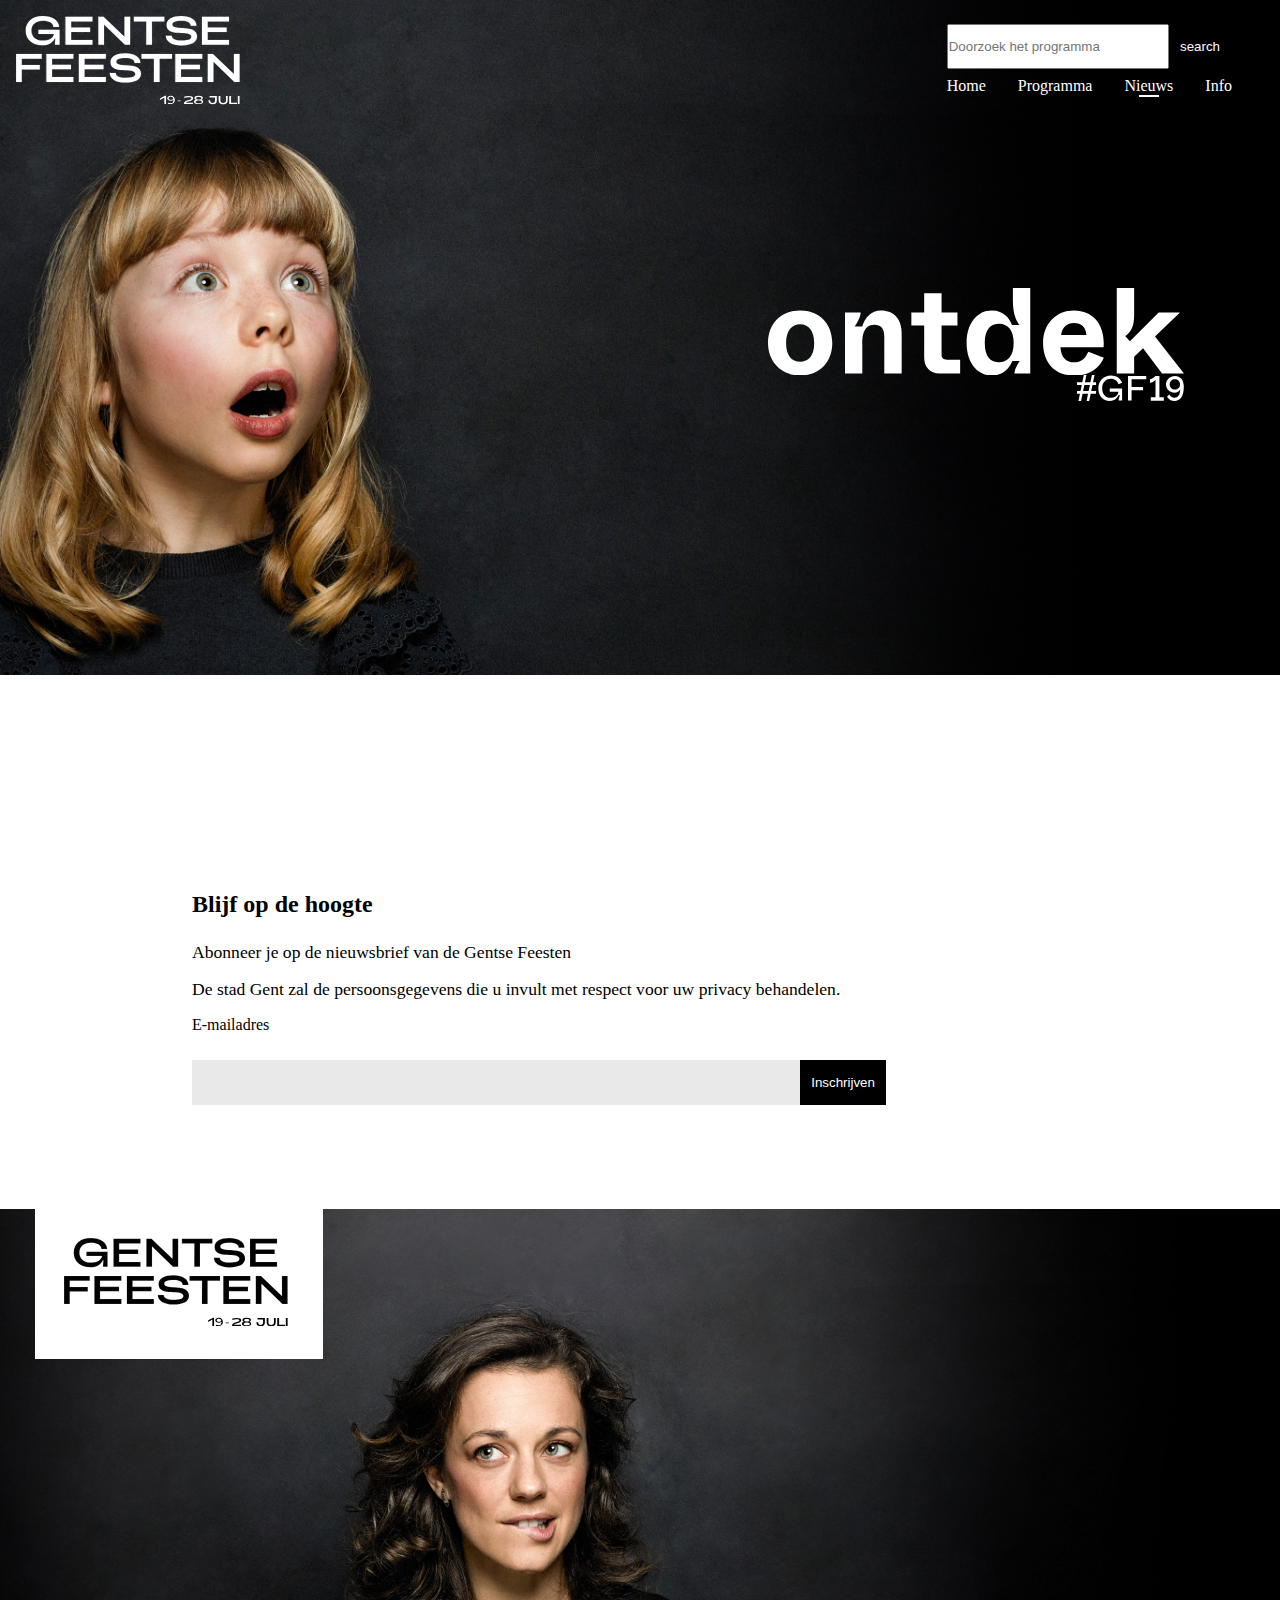
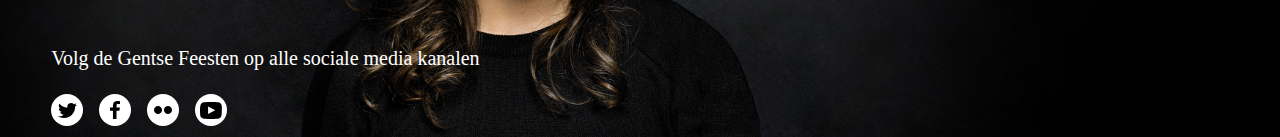
==== commit be4c2950: "fix css news.html" ====
--- a/news.html
+++ b/news.html
@@ -5,7 +5,7 @@
     <meta http-equiv="X-UA-Compatible" content="IE=edge">
     <meta name="viewport" content="width=device-width, initial-scale=1.0">
     <title>Nieuws | Gentse Feesten</title>
-    <base href="../">
+    <!-- <base href="../"> -->
     
     <link rel="stylesheet" href="static/css/main.css">
     <link rel="stylesheet" href="static/css/programma.css">
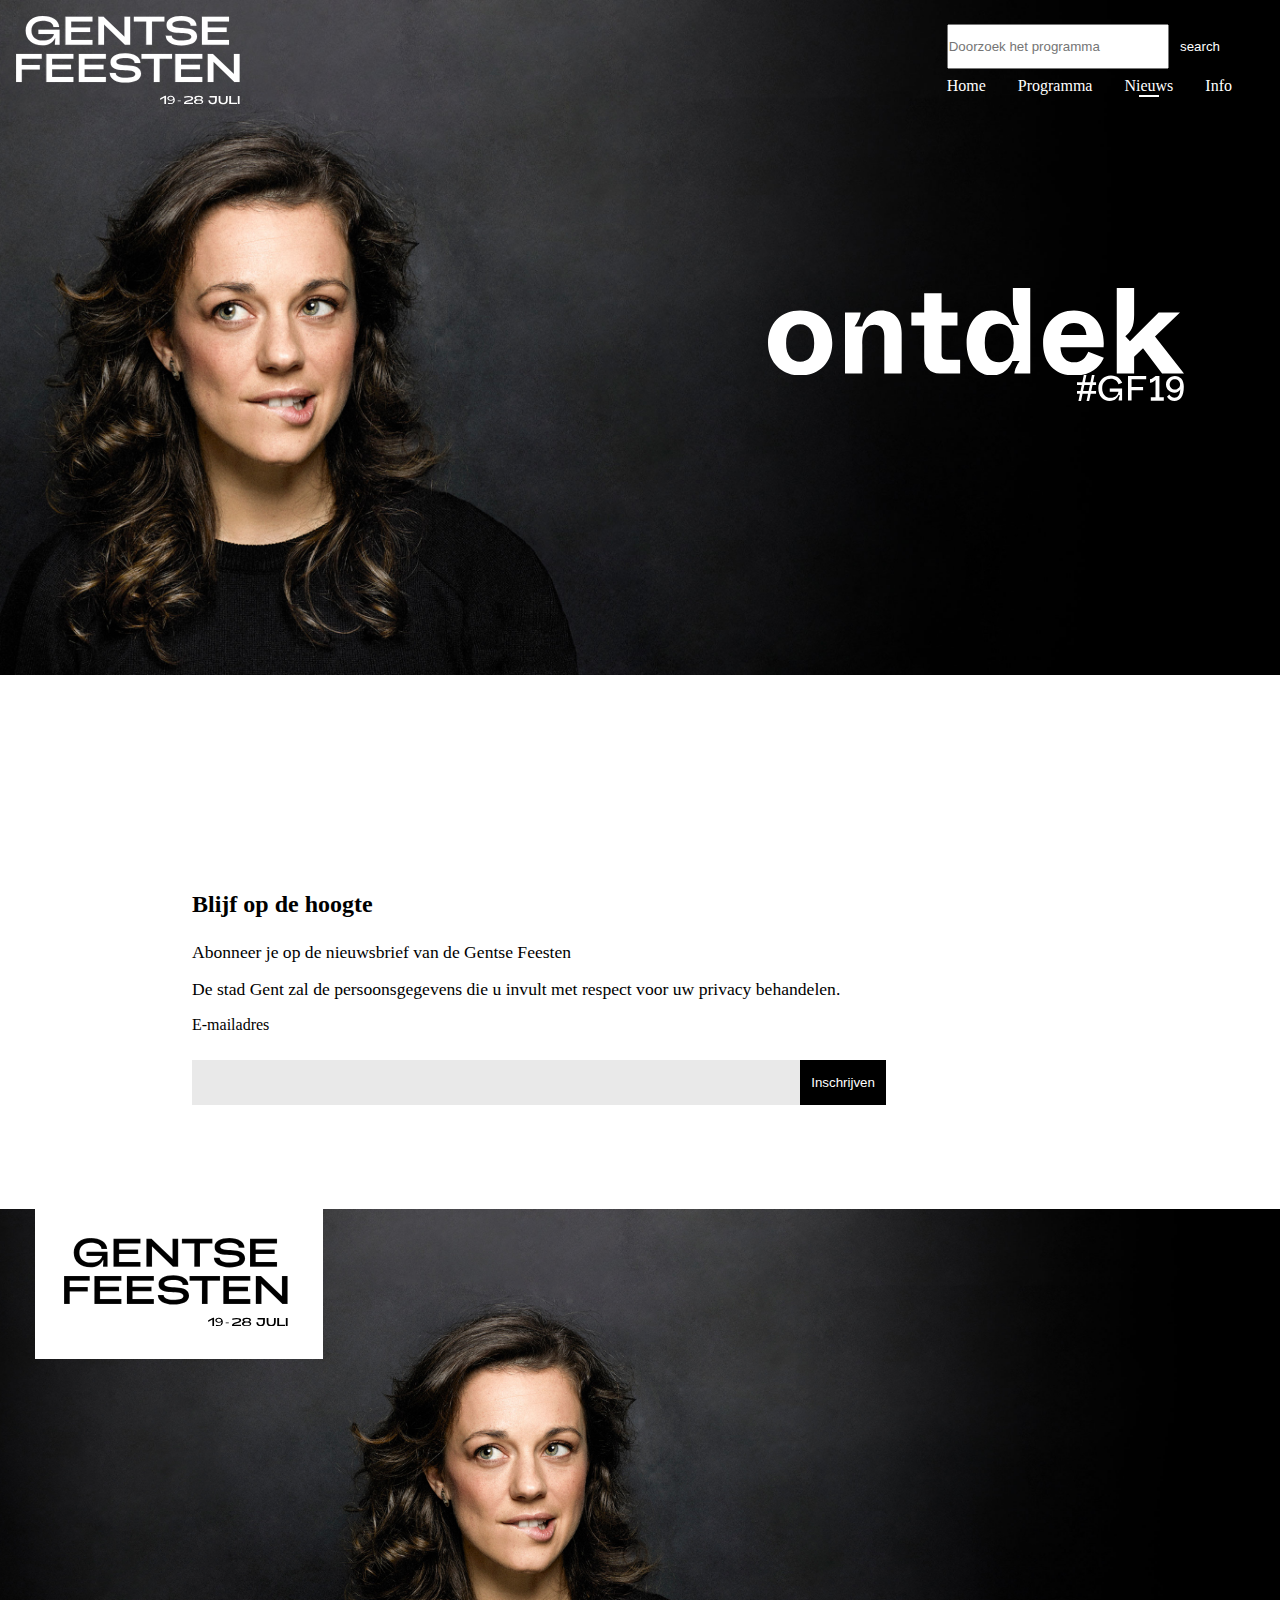
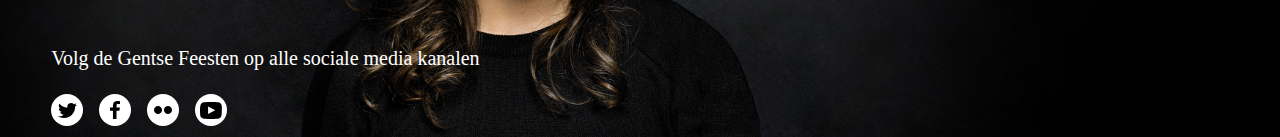
==== commit 2a129ba9: "fix css news.html" ====
--- a/news.html
+++ b/news.html
@@ -5,7 +5,7 @@
     <meta http-equiv="X-UA-Compatible" content="IE=edge">
     <meta name="viewport" content="width=device-width, initial-scale=1.0">
     <title>Nieuws | Gentse Feesten</title>
-    <!-- <base href="../"> -->
+  
     
     <link rel="stylesheet" href="static/css/main.css">
     <link rel="stylesheet" href="static/css/programma.css">
--- a/static/css/main.css
+++ b/static/css/main.css
@@ -49,7 +49,7 @@
 
 
 .headerImg {
-    height: 14vh;
+    height: 18vh;
     position: relative;
 }
 
